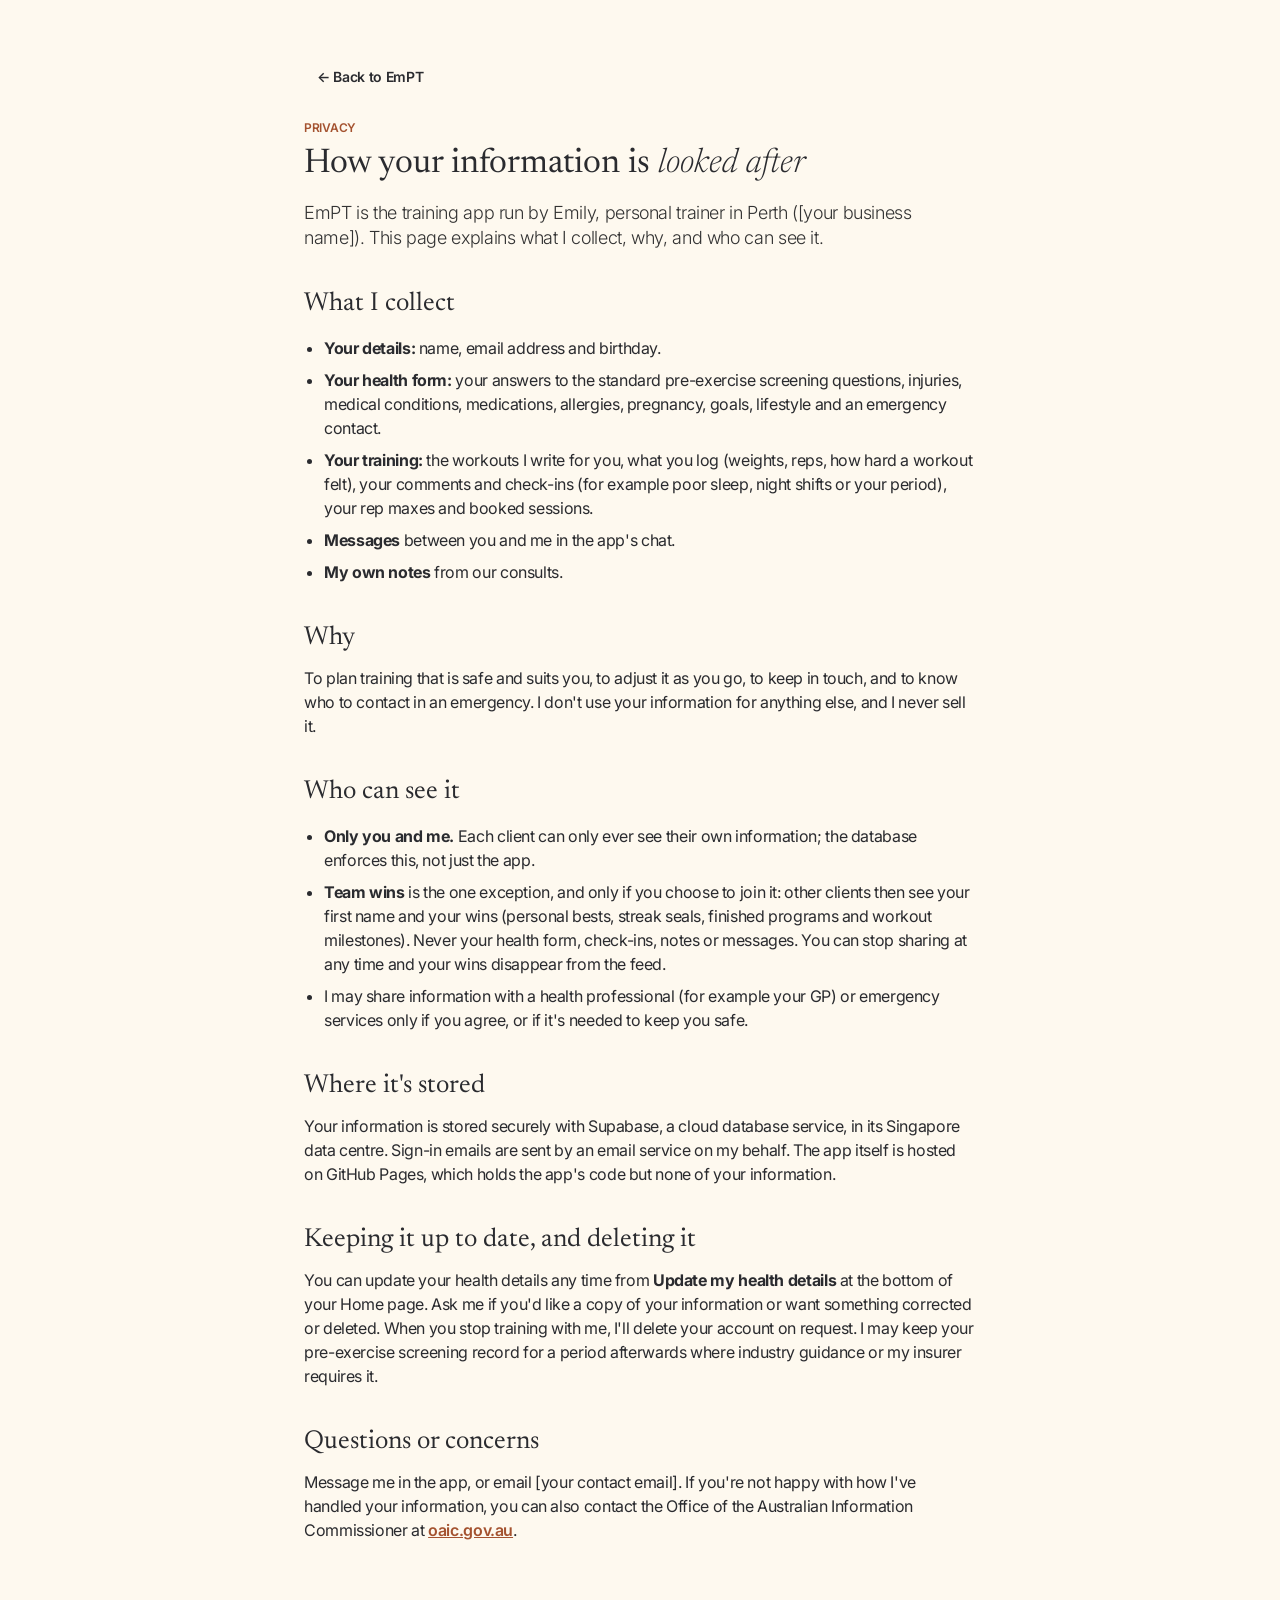
==== privacy.html @ 8b97b0ee "Ready for clients: app icons, 6-digit code sign-in, privacy page, welcome message - Proper PNG app i" ====
<!doctype html>
<html lang="en-AU">
<head>
  <meta charset="utf-8">
  <meta name="viewport" content="width=device-width, initial-scale=1">
  <title>EmPT · Privacy</title>
  <meta name="theme-color" content="#fef9ef">
  <meta name="color-scheme" content="light">
  <link rel="icon" href="icon.svg" type="image/svg+xml">
  <link rel="preconnect" href="https://fonts.googleapis.com">
  <link rel="preconnect" href="https://fonts.gstatic.com" crossorigin>
  <link rel="stylesheet" href="https://fonts.googleapis.com/css2?family=Inter:wght@300;400;600;700&family=Newsreader:ital,opsz,wght@0,6..72,300;0,6..72,400;1,6..72,300;1,6..72,400&display=swap">
  <link rel="stylesheet" href="design-tokens.css">
  <link rel="stylesheet" href="styles.css">
</head>
<body>
  <!--
    TRAINER: before sharing the app, replace the two [square-bracket] details
    below (your business name and contact email), and read it through. This is
    a plain-English starting point, not legal advice: check it with your
    insurer or professional association.
  -->
  <main class="client-main privacy-page">
    <a class="btn ghost small back-link" href="./">← Back to EmPT</a>
    <p class="eyebrow">Privacy</p>
    <h1>How your information is <em>looked after</em></h1>
    <p class="lead">EmPT is the training app run by Emily, personal trainer in Perth ([your business name]). This page explains what I collect, why, and who can see it.</p>

    <h2>What I collect</h2>
    <ul>
      <li><b>Your details:</b> name, email address and birthday.</li>
      <li><b>Your health form:</b> your answers to the standard pre-exercise screening questions, injuries, medical conditions, medications, allergies, pregnancy, goals, lifestyle and an emergency contact.</li>
      <li><b>Your training:</b> the workouts I write for you, what you log (weights, reps, how hard a workout felt), your comments and check-ins (for example poor sleep, night shifts or your period), your rep maxes and booked sessions.</li>
      <li><b>Messages</b> between you and me in the app's chat.</li>
      <li><b>My own notes</b> from our consults.</li>
    </ul>

    <h2>Why</h2>
    <p>To plan training that is safe and suits you, to adjust it as you go, to keep in touch, and to know who to contact in an emergency. I don't use your information for anything else, and I never sell it.</p>

    <h2>Who can see it</h2>
    <ul>
      <li><b>Only you and me.</b> Each client can only ever see their own information; the database enforces this, not just the app.</li>
      <li><b>Team wins</b> is the one exception, and only if you choose to join it: other clients then see your first name and your wins (personal bests, streak seals, finished programs and workout milestones). Never your health form, check-ins, notes or messages. You can stop sharing at any time and your wins disappear from the feed.</li>
      <li>I may share information with a health professional (for example your GP) or emergency services only if you agree, or if it's needed to keep you safe.</li>
    </ul>

    <h2>Where it's stored</h2>
    <p>Your information is stored securely with Supabase, a cloud database service, in its Singapore data centre. Sign-in emails are sent by an email service on my behalf. The app itself is hosted on GitHub Pages, which holds the app's code but none of your information.</p>

    <h2>Keeping it up to date, and deleting it</h2>
    <p>You can update your health details any time from <b>Update my health details</b> at the bottom of your Home page. Ask me if you'd like a copy of your information or want something corrected or deleted. When you stop training with me, I'll delete your account on request. I may keep your pre-exercise screening record for a period afterwards where industry guidance or my insurer requires it.</p>

    <h2>Questions or concerns</h2>
    <p>Message me in the app, or email [your contact email]. If you're not happy with how I've handled your information, you can also contact the Office of the Australian Information Commissioner at <a href="https://www.oaic.gov.au/" rel="noopener noreferrer">oaic.gov.au</a>.</p>
  </main>
</body>
</html>
---- design-tokens.css ----
/* =====================================================================
   EmPT DESIGN TOKENS — "warm apothecary journal on parchment"
   ---------------------------------------------------------------------
   Every colour, font, size, spacing and shape value the app uses is
   defined here. Change a value here and it changes everywhere.

   Two layers:
     1. PALETTE  – the named raw colours (Parchment, Ink, Terracotta…).
     2. ROLES    – what each colour is used for (--color-bg, --color-text…).
   styles.css only ever uses the ROLE tokens, so to recolour something,
   point its role at a different palette colour.

   - Rules for using these: DESIGN.md
   - Live preview: styleguide.html
   - Fonts are loaded from Google Fonts in index.html and styleguide.html.
   ===================================================================== */

:root {
  /* ===== 1. PALETTE ==================================================== */
  --color-terracotta-seal: #b05a36;  /* The ONE accent. Fills, borders, active states */
  --color-terracotta-text: #a4522f;  /* Same rust, a touch deeper so small text passes contrast on Aged Paper */
  --gradient-terracotta-seal: linear-gradient(116deg, rgb(176 90 54), rgb(212 166 142)); /* Decorative only: logo, seals */
  --color-parchment: #fef9ef;        /* Page canvas. Never use pure white */
  --color-aged-paper: #f5eee1;       /* Cards and panels: one step deeper than the canvas */
  --color-warm-taupe: #d1c9bf;       /* Hairlines, dividers, outlines */
  --color-ink: #2a2b2f;              /* Primary text and headings */
  --color-charcoal: #333333;         /* Body copy for longer passages */
  --color-graphite: #515151;         /* Captions, dates, helper text, placeholders */
  --color-ash: #808988;              /* Input borders only (the one cool neutral) */
  --color-brick: #8a2c1c;            /* Destructive actions and errors ONLY */
  --color-camel: #dcc0a3;            /* Warm brown: sessions with the trainer ONLY */

  /* ===== 2. ROLES ====================================================== */
  --color-bg: var(--color-parchment);              /* Page background */
  --color-surface: var(--color-parchment);         /* Header, sidebar, dialogs, inputs, chat window */
  --color-surface-raised: var(--color-aged-paper); /* Cards, goals box, exercise rows, hover wash */
  --color-text: var(--color-ink);
  --color-text-body: var(--color-charcoal);        /* Workout notes and exercise details */
  --color-text-muted: var(--color-graphite);
  --color-border: var(--color-warm-taupe);
  --color-input-border: var(--color-ash);

  --color-accent: var(--color-terracotta-seal);    /* Primary buttons, active tab, unread dot */
  --color-accent-text: var(--color-terracotta-text); /* Eyebrow labels, outlined buttons, exercise numbers */
  --color-on-accent: var(--color-parchment);       /* Text on a terracotta fill */
  --color-focus-ring: rgb(176 90 54 / 0.2);        /* Soft glow around focused inputs */
  --color-focus: var(--color-terracotta-seal);     /* Keyboard focus outline on buttons */

  --color-danger: var(--color-brick);
  --color-on-danger: var(--color-parchment);
  --color-notify: var(--color-terracotta-seal);    /* "New message" dot */

  --color-chat-mine-bg: var(--color-ink);          /* Your own chat bubbles */
  --color-chat-mine-text: var(--color-parchment);
  --color-chat-theirs-bg: var(--color-aged-paper); /* The other person's bubbles */
  --color-chat-theirs-text: var(--color-ink);
  --color-toast-bg: var(--color-ink);
  --color-toast-text: var(--color-parchment);
  --color-backdrop: rgb(42 43 47 / 0.45);          /* Ink-tinted dim behind dialogs */
  --color-session-bg: var(--color-camel);          /* Sessions with the trainer stand out: a warm brown card… */
  --color-session-text: var(--color-ink);          /* …with Ink writing (8 : 1) */

  /* Plate calculator drawing: the standard gym plate colours, so clients
     recognise them. The ONLY place these colours may be used (see
     DESIGN.md, Colour rule 3). Tuned slightly warm to sit on parchment. */
  --plate-25: #b3362b;    /* Red */
  --plate-20: #2a5a9c;    /* Blue */
  --plate-15: #e9b62b;    /* Yellow */
  --plate-10: #2f7449;    /* Green */
  --plate-5: var(--color-parchment);  /* White */
  --plate-2-5: #b3362b;   /* Red (small) */
  --plate-1-25: #c4c6c8;  /* Silver */
  --plate-outline: var(--color-charcoal);
  --plate-label-on-dark: var(--color-parchment);  /* On red, blue, green (5.4 : 1 or more) */
  --plate-label-on-light: var(--color-ink);       /* On yellow, white, silver (7.5 : 1 or more) */
  --bar-steel: var(--color-graphite);
  --bar-sleeve: var(--color-ash);

  /* ===== TYPOGRAPHY ==================================================== */
  /* Serif: editorial headlines only (stands in for Financier Display). */
  --font-display: "Newsreader", "Tiempos Headline", Georgia, "Times New Roman", serif;
  /* Sans: all body and interface text (stands in for Ftbase). */
  --font-body: "Inter", ui-sans-serif, system-ui, -apple-system, "Segoe UI", Roboto, sans-serif;
  /* Mono: tiny all-caps markers like "DONE" badges. Use sparingly. */
  --font-mono: "JetBrains Mono", ui-monospace, SFMono-Regular, Menlo, Consolas, monospace;

  --weight-light: 300;     /* Serif italic accent words; large descriptive sans text */
  --weight-regular: 400;   /* Body; serif roman headlines */
  --weight-semibold: 600;  /* Buttons, labels, eyebrows */
  --weight-bold: 700;      /* Rare emphasis */

  --tracking-body: -0.023em; /* Applies to ALL sans text. Never to the serif */

  /* Sans scale */
  --text-mono: 11px;       /* Mono badges */
  --text-eyebrow: 12px;    /* All-caps pre-titles */
  --text-body-sm: 14px;    /* Helper text, dates, small buttons */
  --text-body: 16px;       /* Body and every input (never smaller) */
  --text-body-lg: 18px;    /* Intro paragraphs */
  --text-subheading: 20px;
  /* Serif scale */
  --text-title: 26px;      /* App addition: card and dialog titles (roman only) */
  --text-heading: 34px;    /* Page headings. Smallest size allowed to use italic */
  --text-heading-lg: 45px; /* Sign-in headline */

  --leading-tight: 1;       /* Wordmark and mono badges */
  --leading-eyebrow: 1.4;
  --leading-body: 1.5;
  --leading-body-lg: 1.4;
  --leading-subheading: 1.3;
  --leading-title: 1.15;
  --leading-heading: 1.15;
  --leading-heading-lg: 1.1;

  /* ===== SPACING (8px base; 4/12/20 for fine component tuning) ======== */
  --space-1: 4px;
  --space-2: 8px;
  --space-3: 12px;
  --space-4: 16px;
  --space-5: 20px;
  --space-6: 24px;
  --space-8: 32px;
  --space-10: 40px;
  --space-12: 48px;
  --space-16: 64px;
  --space-20: 80px;

  /* ===== SHAPE ========================================================= */
  --radius-chart: 2px;     /* Bars in any future charts: deliberately square */
  --radius-nav: 12px;      /* Navigation items such as the client list */
  --radius-cards: 24px;    /* Cards, dialogs, chat window, textareas */
  --radius-buttons: 40px;  /* Every button */
  --radius-pills: 9999px;  /* Inputs, tags, badges, dots, toasts */
  --border-width: 1px;
  --border-width-strong: 1.5px; /* Outlined buttons */
  --focus-ring-width: 3px;
  --tab-indicator-width: 2px;
  --seal-tilt: -8deg;      /* Streak seals sit slightly askew, like a hand-pressed stamp */

  /* ===== ELEVATION: only these two shadows exist ======================= */
  --shadow-lg: 0 0 20px 0 rgb(0 0 0 / 0.15);          /* Subtle glow: active search/input */
  --shadow-xl: 12px 32px 80px 0 rgb(42 43 47 / 0.1);  /* Floating: dialogs, toasts */

  /* ===== SIZES AND LAYOUT ============================================= */
  --control-height: 48px;     /* Buttons and inputs (12px + 24px line + 12px) */
  --control-height-sm: 40px;  /* Small buttons and icon buttons */
  --topbar-height: 64px;
  --gutter: 24px;             /* Outer page padding (16px on small phones) */
  --page-max-width: 1280px;
  --sidebar-width: 320px;
  --content-max-width: 880px; /* Trainer's client panel */
  --reading-max-width: 720px; /* Client's page */
  --dialog-width: 480px;
  --dialog-width-wide: 720px; /* Workout editor */
  --chat-max-height: 560px;
  /* Phone/desktop switch-over is 760px, written directly in styles.css
     (CSS can't use a variable in a media query). */

  /* ===== MOTION ======================================================== */
  --motion-fast: 150ms ease-out;
  --motion-stamp: 600ms cubic-bezier(0.3, 1.4, 0.5, 1); /* The week-sealed stamp: lands with a small bounce */

  color-scheme: light; /* Light theme only, by design (see DESIGN.md) */
}

@media (max-width: 400px) {
  :root { --gutter: 16px; }
}

@media (prefers-reduced-motion: reduce) {
  :root { --motion-fast: 0ms; --motion-stamp: 0ms; }
}
---- styles.css ----
/* =====================================================================
   EmPT styles
   Uses ONLY the variables in design-tokens.css. Do not add raw colours,
   font sizes, spacing or radii here: add or change a token instead.
   Rules: DESIGN.md
   ===================================================================== */

* { box-sizing: border-box; }

html, body { margin: 0; }

/* Anything marked hidden stays hidden, whatever its display style. */
[hidden] { display: none !important; }

body {
  background: var(--color-bg);
  color: var(--color-text);
  font-family: var(--font-body);
  font-size: var(--text-body);
  font-weight: var(--weight-regular);
  line-height: var(--leading-body);
  letter-spacing: var(--tracking-body);
  -webkit-font-smoothing: antialiased;
}

#app { min-height: 100vh; display: flex; flex-direction: column; }

/* ---- Type ------------------------------------------------------------- */

/* Serif headlines: roman 400, with <em> accent words in light italic. */
h1, h2, h4, .display {
  margin: 0 0 var(--space-2);
  font-family: var(--font-display);
  font-weight: var(--weight-regular);
  letter-spacing: normal;
  color: var(--color-text);
}
h1 { font-size: var(--text-heading); line-height: var(--leading-heading); }
h2, h4 { font-size: var(--text-title); line-height: var(--leading-title); }
h1 em, .display em { font-style: italic; font-weight: var(--weight-light); }
.display { font-size: var(--text-heading-lg); line-height: var(--leading-heading-lg); }

/* h3 and .eyebrow: all-caps sans pre-titles that introduce a section. */
h3, .eyebrow {
  margin: 0 0 var(--space-2);
  font-family: var(--font-body);
  font-size: var(--text-eyebrow);
  font-weight: var(--weight-semibold);
  line-height: var(--leading-eyebrow);
  letter-spacing: var(--tracking-body);
  text-transform: uppercase;
  color: var(--color-accent-text);
}
h3 { margin-top: var(--space-10); }

p { margin: 0 0 var(--space-2); }
.lead { font-size: var(--text-body-lg); font-weight: var(--weight-light); line-height: var(--leading-body-lg); color: var(--color-text-body); }
.muted { color: var(--color-text-muted); }
.small { font-size: var(--text-body-sm); }
.error { color: var(--color-danger); font-size: var(--text-body-sm); font-weight: var(--weight-semibold); }
.error:empty { display: none; }
.pad { padding: var(--space-3) var(--space-4); }

/* ---- Buttons ---------------------------------------------------------- */

/* Default .btn = outlined secondary. Add .primary, .ghost or .danger. */
.btn {
  appearance: none;
  display: inline-flex;
  align-items: center;
  justify-content: center;
  gap: var(--space-2);
  min-height: var(--control-height);
  padding: var(--space-3) var(--space-6);
  border: var(--border-width-strong) solid var(--color-accent);
  border-radius: var(--radius-buttons);
  background: transparent;
  color: var(--color-accent-text);
  font: inherit;
  font-size: var(--text-body);
  font-weight: var(--weight-semibold);
  letter-spacing: var(--tracking-body);
  text-decoration: none;
  white-space: nowrap;
  cursor: pointer;
  transition: background-color var(--motion-fast), color var(--motion-fast), border-color var(--motion-fast);
}
.btn:hover:not(:disabled) { background: var(--color-surface-raised); }
.btn:disabled { opacity: 0.5; cursor: default; }

.btn.primary { border-color: var(--color-accent); background: var(--color-accent); color: var(--color-on-accent); }
.btn.primary:hover:not(:disabled) { background: var(--color-accent-text); border-color: var(--color-accent-text); }

.btn.ghost { border-color: transparent; color: var(--color-text); padding-inline: var(--space-3); }
.btn.ghost:hover:not(:disabled) { background: var(--color-surface-raised); }

.btn.danger { border-color: var(--color-danger); color: var(--color-danger); }
.btn.danger-text { color: var(--color-danger); }

.btn.small { min-height: var(--control-height-sm); padding: var(--space-2) var(--space-4); font-size: var(--text-body-sm); }
.btn.ghost.small { padding-inline: var(--space-3); }
.btn.icon {
  min-height: var(--control-height-sm);
  min-width: var(--control-height-sm);
  padding: 0;
  border-color: transparent;
  border-radius: var(--radius-pills);
  color: var(--color-text);
}
.btn.block { width: 100%; }

.btn:focus-visible,
.tab:focus-visible,
.client-item:focus-visible {
  outline: var(--border-width-strong) solid var(--color-focus);
  outline-offset: var(--border-width-strong);
  box-shadow: 0 0 0 var(--focus-ring-width) var(--color-focus-ring);
}

/* ---- Form fields ------------------------------------------------------ */

input, textarea, select {
  width: 100%;
  min-height: var(--control-height);
  padding: var(--space-3) var(--space-5);
  border: var(--border-width) solid var(--color-input-border);
  border-radius: var(--radius-pills);
  background: var(--color-surface);
  color: var(--color-text);
  font: inherit;
  font-size: var(--text-body);
  letter-spacing: var(--tracking-body);
  transition: border-color var(--motion-fast), box-shadow var(--motion-fast);
}
/* A pill can't hold several lines, so multi-line fields use the card radius. */
textarea { border-radius: var(--radius-cards); resize: vertical; }
input:focus, textarea:focus, select:focus {
  outline: none;
  border-color: var(--color-accent);
  box-shadow: 0 0 0 var(--focus-ring-width) var(--color-focus-ring);
}
::placeholder { color: var(--color-text-muted); opacity: 1; }

/* Tick boxes and radio buttons keep their natural size, in the accent colour. */
input[type="checkbox"], input[type="radio"] {
  width: var(--space-5);
  height: var(--space-5);
  min-height: 0;
  margin: 0;
  padding: 0;
  flex: none;
  accent-color: var(--color-accent);
  box-shadow: none;
}
.check { display: flex; align-items: center; gap: var(--space-3); min-height: var(--control-height-sm); cursor: pointer; }
.check-list { display: flex; flex-direction: column; padding-left: var(--space-8); }
.pin-option { margin-bottom: var(--space-5); }

.field { display: flex; flex-direction: column; gap: var(--space-2); margin-bottom: var(--space-5); }
.field-label { font-size: var(--text-body-sm); font-weight: var(--weight-semibold); }

/* ---- Layout helpers --------------------------------------------------- */

.actions { display: flex; gap: var(--space-1); flex-wrap: wrap; }
.row-between { display: flex; justify-content: space-between; align-items: center; gap: var(--space-4); }
.row-between.top { align-items: flex-start; }
.row-between h3 { margin: 0; }
.row-end { display: flex; justify-content: flex-end; margin-top: var(--space-6); }
.stack { display: flex; flex-direction: column; gap: var(--space-4); }

/* ---- Cards: colour-stepped, never shadowed ---------------------------- */

.card {
  padding: var(--space-8);
  border-radius: var(--radius-cards);
  background: var(--color-surface-raised);
}

/* ---- Page layouts ----------------------------------------------------- */

.center {
  flex: 1;
  display: grid;
  place-items: center;
  padding: var(--space-10) var(--gutter);
}
.narrow { width: 100%; max-width: var(--dialog-width); }
.narrow .btn.block { margin-top: var(--space-2); }

.login .display { margin-bottom: var(--space-4); }
.login .lead { margin-bottom: var(--space-8); }
.login-brand { display: flex; align-items: center; gap: var(--space-3); margin-bottom: var(--space-10); }

.topbar {
  position: sticky;
  top: 0;
  z-index: 5;
  display: flex;
  justify-content: space-between;
  align-items: center;
  gap: var(--space-4);
  min-height: var(--topbar-height);
  padding: var(--space-2) var(--gutter);
  border-bottom: var(--border-width) solid var(--color-border);
  background: var(--color-surface);
}
.brand {
  display: flex;
  align-items: center;
  gap: var(--space-3);
  font-family: var(--font-display);
  font-size: var(--text-title);
  font-weight: var(--weight-regular);
  letter-spacing: normal;
  line-height: var(--leading-tight);
}
.topbar-right { display: flex; align-items: center; gap: var(--space-2); min-width: 0; }
.topbar-right span { overflow: hidden; text-overflow: ellipsis; white-space: nowrap; }

.layout { flex: 1; display: grid; grid-template-columns: var(--sidebar-width) 1fr; }
.sidebar { border-right: var(--border-width) solid var(--color-border); background: var(--color-surface); }
.sidebar-head {
  display: flex;
  justify-content: space-between;
  align-items: center;
  gap: var(--space-2);
  padding: var(--space-6) var(--space-6) var(--space-4);
}
.sidebar-head .eyebrow { margin: 0; }
.client-list { display: flex; flex-direction: column; gap: var(--space-1); padding: 0 var(--space-3) var(--space-6); }
.client-item {
  appearance: none;
  display: flex;
  flex-direction: column;
  padding: var(--space-3);
  border: 0;
  border-radius: var(--radius-nav);
  background: transparent;
  color: inherit;
  font: inherit;
  text-align: left;
  cursor: pointer;
  transition: background-color var(--motion-fast);
}
.client-item:hover { background: var(--color-surface-raised); }
.client-item.active { background: var(--color-surface-raised); }
.client-item.active .client-name { color: var(--color-accent-text); }
.client-name { display: flex; align-items: center; gap: var(--space-2); font-weight: var(--weight-semibold); }
.client-item .small { overflow: hidden; text-overflow: ellipsis; white-space: nowrap; }
.dot {
  display: inline-block;
  width: var(--space-2);
  height: var(--space-2);
  border-radius: var(--radius-pills);
  background: var(--color-notify);
}

.panel { min-width: 0; max-width: var(--content-max-width); padding: var(--space-10) var(--space-10) var(--space-16); }
.panel-head { display: flex; align-items: flex-start; gap: var(--space-4); margin-bottom: var(--space-4); }
.panel-title { flex: 1; min-width: 0; }
.panel-title h2 { font-size: var(--text-heading); line-height: var(--leading-heading); }
.panel-title h2, .panel-title p { overflow-wrap: anywhere; }
.back { display: none; }

.goals {
  margin-top: var(--space-4);
  padding: var(--space-4) var(--space-6);
  border-radius: var(--radius-cards);
  background: var(--color-surface-raised);
}
.goals .eyebrow { margin-bottom: var(--space-1); }
.goals p { margin: 0; white-space: pre-wrap; }
.goals p:not(.eyebrow) { color: var(--color-text-body); }

.empty { padding: var(--space-12) 0; text-align: center; }

/* "No account yet" prompt at the top of a client's panel. */
.callout {
  display: flex;
  align-items: center;
  justify-content: space-between;
  flex-wrap: wrap;
  gap: var(--space-4);
  margin-bottom: var(--space-2);
  padding: var(--space-4) var(--space-6);
  border: var(--border-width) solid var(--color-border);
  border-radius: var(--radius-cards);
}
.callout p { margin: 0; }
.callout .eyebrow { margin-bottom: var(--space-1); }
.callout > div { flex: 1; min-width: 0; }

/* Consult notes: private notes on Aged Paper, client-visible goals on
   Parchment with a hairline, so the two never look alike. */
.notes-card h4, .shared-card h4 { margin-top: var(--space-2); }
.notes-card > .muted, .shared-card > .muted { margin-bottom: var(--space-6); }
.notes-card .row-between .eyebrow, .shared-card .row-between .eyebrow { margin: 0; }
.shared-card { background: var(--color-surface); border: var(--border-width) solid var(--color-border); }
.tab-body > .goals:first-child { margin: 0 0 var(--space-2); }

.client-main { width: 100%; max-width: var(--reading-max-width); margin: 0 auto; padding: var(--space-10) var(--gutter) var(--space-16); }

/* ---- Tabs ------------------------------------------------------------- */

.tabs {
  display: flex;
  gap: var(--space-6);
  margin: var(--space-8) 0 var(--space-6);
  border-bottom: var(--border-width) solid var(--color-border);
  overflow-x: auto;
}
.tab {
  appearance: none;
  padding: var(--space-3) 0;
  border: 0;
  border-bottom: var(--tab-indicator-width) solid transparent;
  background: transparent;
  color: var(--color-text-muted);
  font: inherit;
  font-weight: var(--weight-semibold);
  white-space: nowrap;
  cursor: pointer;
  transition: color var(--motion-fast), border-color var(--motion-fast);
}
.tab:hover { color: var(--color-text); }
.tab.active { color: var(--color-text); border-bottom-color: var(--color-accent); }

/* ---- Workouts --------------------------------------------------------- */

.workout h4 { margin: 0; }
.workout .eyebrow { margin-bottom: var(--space-1); }
/* Completed workouts step DOWN to the canvas colour with a hairline. */
.workout.done { background: var(--color-surface); border: var(--border-width) solid var(--color-border); }
/* Drafts: Parchment with a dashed outline, so they read as "not finished". */
.workout.draft { background: var(--color-surface); border: var(--border-width-strong) dashed var(--color-border); }
.workout .notes { margin: var(--space-4) 0 0; white-space: pre-wrap; color: var(--color-text-body); }
.badge {
  display: inline-block;
  margin-top: var(--space-2);
  padding: var(--space-1) var(--space-3);
  border: var(--border-width) solid var(--color-border);
  border-radius: var(--radius-pills);
  color: var(--color-accent-text);
  font-family: var(--font-mono);
  font-size: var(--text-mono);
  line-height: var(--leading-tight);
  letter-spacing: normal;
  text-transform: uppercase;
}
.exercise-list {
  display: flex;
  flex-direction: column;
  gap: var(--space-4);
  margin: var(--space-6) 0 0;
  padding-left: var(--space-8);
  list-style: decimal-leading-zero;
}
.exercise-list li::marker {
  color: var(--color-accent-text);
  font-size: var(--text-body-sm);
  font-weight: var(--weight-semibold);
}
.exercise-list li { padding-left: var(--space-2); }
.ex-title { display: block; font-weight: var(--weight-semibold); }
.ex-meta { display: block; color: var(--color-text-muted); font-size: var(--text-body-sm); }
.ex-notes { display: block; margin-top: var(--space-1); color: var(--color-text-body); font-size: var(--text-body-sm); white-space: pre-wrap; }

/* ---- Dialogs ---------------------------------------------------------- */

.dialog {
  width: min(var(--dialog-width), calc(100vw - 2 * var(--gutter)));
  max-height: calc(100vh - 2 * var(--gutter));
  padding: var(--space-8);
  border: 0;
  border-radius: var(--radius-cards);
  background: var(--color-surface);
  color: var(--color-text);
  box-shadow: var(--shadow-xl);
}
.dialog.wide { width: min(var(--dialog-width-wide), calc(100vw - 2 * var(--gutter))); }
.dialog::backdrop { background: var(--color-backdrop); }
.dialog h2 { margin-bottom: var(--space-6); }
.dialog-actions { display: flex; justify-content: space-between; align-items: center; flex-wrap: wrap; gap: var(--space-2); margin-top: var(--space-4); }

.ex-editor { display: flex; flex-direction: column; gap: var(--space-3); }
.ex-row {
  display: flex;
  flex-direction: column;
  gap: var(--space-2);
  padding: var(--space-4);
  border-radius: var(--radius-cards);
  background: var(--color-surface-raised);
}
.ex-row-head { display: flex; justify-content: space-between; align-items: center; }
.ex-row-head .eyebrow { margin: 0; }
.ex-name { font-weight: var(--weight-semibold); }
.ex-grid { display: grid; grid-template-columns: repeat(3, 1fr); gap: var(--space-2); }

/* ---- Lifting: targets, logs, how-to ----------------------------------- */

.ex-target { display: block; margin-top: var(--space-1); font-size: var(--text-body-sm); font-weight: var(--weight-semibold); color: var(--color-text); }
.ex-logged { display: block; margin-top: var(--space-1); font-size: var(--text-body-sm); color: var(--color-text-body); }
.howto { margin-top: var(--space-2); font-size: var(--text-body-sm); }
.howto summary { cursor: pointer; width: fit-content; font-weight: var(--weight-semibold); text-decoration: underline; text-underline-offset: var(--space-1); }
.howto p { margin: var(--space-2) 0; white-space: pre-wrap; color: var(--color-text-body); }
.howto .btn { margin-top: var(--space-1); }

.log-ex { padding: var(--space-6) 0; border-top: var(--border-width) solid var(--color-border); }
.log-ex:first-of-type { border-top: 0; padding-top: var(--space-2); }
.log-ex h4, .log-ex .ex-meta, .log-ex .ex-target { margin: 0 0 var(--space-1); }
.set-rows { display: flex; flex-direction: column; gap: var(--space-2); margin: var(--space-4) 0 var(--space-3); }
.set-row {
  display: grid;
  grid-template-columns: var(--space-8) 1fr 1fr 1fr var(--control-height-sm);
  align-items: center;
  gap: var(--space-2);
}
.set-row input { min-width: 0; padding-inline: var(--space-3); text-align: center; }
.set-head { color: var(--color-text-muted); font-size: var(--text-eyebrow); font-weight: var(--weight-semibold); text-transform: uppercase; text-align: center; }
.set-num { text-align: center; color: var(--color-accent-text); font-weight: var(--weight-semibold); }

.chips { display: flex; flex-wrap: wrap; gap: var(--space-2); margin-top: var(--space-3); }
.chip {
  padding: var(--space-1) var(--space-3);
  border: var(--border-width) solid var(--color-border);
  border-radius: var(--radius-pills);
  background: var(--color-surface);
  font-size: var(--text-body-sm);
  font-weight: var(--weight-semibold);
}
.chip.estimate { border-style: dashed; color: var(--color-text-muted); }

/* Tap-to-select options (the "how were you feeling?" check-in). Selected
   options use the terracotta active state. */
.chip-toggle {
  appearance: none;
  min-height: var(--control-height-sm);
  padding: var(--space-2) var(--space-4);
  border: var(--border-width) solid var(--color-input-border);
  border-radius: var(--radius-pills);
  background: var(--color-surface);
  color: var(--color-text);
  font: inherit;
  font-size: var(--text-body-sm);
  font-weight: var(--weight-semibold);
  cursor: pointer;
  transition: background-color var(--motion-fast), border-color var(--motion-fast), color var(--motion-fast);
}
.chip-toggle:hover { background: var(--color-surface-raised); }
.chip-toggle[aria-pressed="true"] {
  border-color: var(--color-accent);
  background: var(--color-surface-raised);
  color: var(--color-accent-text);
}
.chip-toggle[aria-pressed="true"]::before { content: "✓ "; }
.chip-toggle:focus-visible {
  outline: var(--border-width-strong) solid var(--color-focus);
  outline-offset: var(--border-width-strong);
  box-shadow: 0 0 0 var(--focus-ring-width) var(--color-focus-ring);
}
.dialog .chips { margin: 0 0 var(--space-5); }

/* The client's comments and check-in, shown on the workout card. */
.feedback {
  margin-top: var(--space-6);
  padding: var(--space-4) var(--space-5);
  border: var(--border-width) solid var(--color-border);
  border-radius: var(--radius-cards);
  background: var(--color-surface);
}
.feedback .eyebrow { margin-bottom: var(--space-1); }
.feedback .chips { margin: var(--space-2) 0; }
.feedback p { margin: var(--space-2) 0 0; color: var(--color-text-body); }
.feedback-comment { white-space: pre-wrap; font-style: normal; }

/* ---- Notice board ----------------------------------------------------- */

.notice h4 { margin: 0; }
.notice .eyebrow { margin-bottom: var(--space-1); }
.notice-body { margin: var(--space-4) 0 0; white-space: pre-wrap; color: var(--color-text-body); }
.notice .muted.small { margin: var(--space-4) 0 0; }
.notice.compact { padding: var(--space-6); }
.pinned-notices { margin-bottom: var(--space-8); }
.tab .dot { margin-left: var(--space-2); vertical-align: middle; }

/* ---- Sessions and calendar -------------------------------------------- */

.two-col { display: grid; grid-template-columns: 1fr 1fr; gap: var(--space-3); }
.callout.warning { display: block; margin: 0 0 var(--space-5); border-color: var(--color-danger); color: var(--color-danger); font-weight: var(--weight-semibold); }
.btn.small.danger { padding-inline: var(--space-4); }

.session h4 { margin: 0; }
.session .eyebrow { margin-bottom: var(--space-1); }
.session .muted.small { margin: var(--space-1) 0 0; }
.session.cancelled { background: var(--color-surface); border: var(--border-width) solid var(--color-border); }
.session.cancelled h4 { color: var(--color-text-muted); text-decoration: line-through; }

.cal-wrap { display: grid; grid-template-columns: minmax(0, 1fr) minmax(0, 1fr); gap: var(--space-6); align-items: start; }
.calendar { padding: var(--space-4); border: var(--border-width) solid var(--color-border); border-radius: var(--radius-cards); background: var(--color-surface); }
.cal-head { display: flex; align-items: center; justify-content: space-between; margin-bottom: var(--space-3); }
.cal-head h4 { margin: 0; font-size: var(--text-subheading); }
.cal-grid { display: grid; grid-template-columns: repeat(7, minmax(0, 1fr)); gap: var(--space-1); }
.cal-weekday { padding-bottom: var(--space-1); color: var(--color-text-muted); font-size: var(--text-eyebrow); font-weight: var(--weight-semibold); text-align: center; text-transform: uppercase; }
.cal-day {
  appearance: none;
  display: flex;
  flex-direction: column;
  align-items: center;
  justify-content: flex-start;
  gap: var(--space-1);
  min-height: var(--control-height);
  padding: var(--space-1) 0;
  border: var(--border-width) solid transparent;
  border-radius: var(--radius-nav);
  background: transparent;
  color: var(--color-text);
  font: inherit;
  font-size: var(--text-body-sm);
  cursor: pointer;
}
.cal-day:hover { background: var(--color-surface-raised); }
.cal-day.other-month { color: var(--color-text-muted); }
.cal-day.today .cal-num { font-weight: var(--weight-bold); text-decoration: underline; text-underline-offset: var(--space-1); }
.cal-day.selected { border-color: var(--color-accent); background: var(--color-surface-raised); color: var(--color-accent-text); font-weight: var(--weight-semibold); }
.cal-day:focus-visible { outline: var(--border-width-strong) solid var(--color-focus); outline-offset: var(--border-width-strong); }
.cal-dots { display: flex; gap: var(--space-1); }
.cal-dot { width: var(--space-2); height: var(--space-2); border-radius: var(--radius-pills); background: var(--color-accent); }
.cal-dot.cancelled { background: transparent; border: var(--border-width) solid var(--color-text-muted); }
.cal-day-list .eyebrow { margin-bottom: var(--space-3); }

/* ---- Client Home ------------------------------------------------------ */

/* Client Home: one standout Today card; everything else sits flat on the
   page in short sections with hairline rows. */
.home { display: flex; flex-direction: column; gap: var(--space-8); }
.home-status { margin: calc(-1 * var(--space-2)) 0 calc(-1 * var(--space-4)); color: var(--color-text-muted); font-size: var(--text-body-sm); }
.home h3 { margin: 0; }
.home-section > .row-between { min-height: var(--control-height-sm); margin-bottom: var(--space-1); }
.home-list { margin: 0; padding: 0; list-style: none; border-top: var(--border-width) solid var(--color-border); }
.home-list li { border-bottom: var(--border-width) solid var(--color-border); }
.home-row {
  display: flex;
  align-items: center;
  gap: var(--space-4);
  width: 100%;
  min-height: var(--control-height);
  padding: var(--space-3) 0;
  border: 0;
  background: none;
  color: var(--color-text);
  font: inherit;
  text-align: left;
  cursor: pointer;
}
.home-row:hover .home-chev { color: var(--color-accent-text); }
.home-row:focus-visible { outline: var(--border-width-strong) solid var(--color-focus); outline-offset: var(--border-width-strong); border-radius: var(--radius-nav); }
.home-when { flex: none; width: var(--space-16); color: var(--color-accent-text); font-size: var(--text-body-sm); font-weight: var(--weight-semibold); }
.home-row.is-session .home-when { color: var(--color-text); }
.home-row.is-session .home-what b { align-self: flex-start; padding: 0 var(--space-2); border-radius: var(--radius-nav); background: var(--color-session-bg); color: var(--color-session-text); }
.home-what { display: flex; flex: 1; min-width: 0; flex-direction: column; gap: var(--space-1); }
.home-what b { overflow-wrap: anywhere; }
.home-what .dot { margin-left: var(--space-2); vertical-align: middle; }
.home-chev { flex: none; color: var(--color-text-muted); font-size: var(--text-subheading); }
/* This week: day dots with the streak at the end. */
.week-strip { display: flex; align-items: center; gap: var(--space-4); padding-top: var(--space-2); }
.week-strip .week-dots { flex: 1; }
.week-msg { margin: var(--space-3) 0 0; }
.streak-mini {
  display: flex;
  flex: none;
  flex-direction: column;
  align-items: center;
  justify-content: center;
  width: var(--space-16);
  aspect-ratio: 1;
  padding: 0;
  border: var(--border-width-strong) solid var(--color-accent);
  border-radius: var(--radius-pills);
  background: var(--color-surface);
  color: var(--color-accent-text);
  font: inherit;
  line-height: var(--leading-tight);
  cursor: pointer;
}
.streak-mini b { font-family: var(--font-display); font-size: var(--text-title); font-weight: var(--weight-regular); }
.streak-mini span { font-size: var(--text-mono); font-weight: var(--weight-semibold); }
/* A sealed week: the terracotta wax seal. */
.streak-mini.sealed {
  border: 0;
  outline: var(--border-width) dashed var(--color-on-accent);
  outline-offset: calc(-1 * var(--space-1));
  background: var(--color-accent);
  color: var(--color-on-accent);
  transform: rotate(var(--seal-tilt));
}
.streak-mini:focus-visible { outline: var(--border-width-strong) solid var(--color-focus); outline-offset: var(--border-width-strong); }
/* Today: a little more room than other cards; exercises fold away. */
.today-card { padding: var(--space-6); }
.today-meta { margin: 0; color: var(--color-text-muted); }
.today-ex { margin-top: var(--space-4); }
.today-ex summary { cursor: pointer; width: fit-content; font-size: var(--text-body-sm); font-weight: var(--weight-semibold); text-decoration: underline; text-underline-offset: var(--space-1); }
.today-ex .ex-lines { margin-top: var(--space-2); }
.notice-dialog .eyebrow { margin: 0 0 var(--space-1); }
.notice-dialog h2 { margin-bottom: var(--space-3); }
.notice-dialog h2:focus { outline: none; }
.progress-lifts { margin-top: var(--space-4); }

/* Today: the one thing to do now. */
.today-card h2 { margin: 0 0 var(--space-3); font-size: var(--text-heading); line-height: var(--leading-heading); }
.today-card .eyebrow { margin-bottom: var(--space-1); }
.today-card .btn.block { margin-top: var(--space-5); }
.today-card .badge { margin: 0 0 var(--space-3); }
.today-card h2 .badge { margin: 0; vertical-align: middle; }
.today-card:not(.done):not(.rest) h2 { margin-bottom: var(--space-1); }
.today-card.done, .today-card.rest { background: var(--color-surface); border: var(--border-width) solid var(--color-border); }
.today-msg { margin: 0 0 var(--space-2); font-size: var(--text-body-lg); font-weight: var(--weight-light); color: var(--color-text-body); }
.today-session {
  display: inline-block;
  margin: var(--space-3) 0 0;
  padding: var(--space-2) var(--space-4);
  border-left: var(--space-1) solid var(--color-accent);
  border-radius: var(--radius-nav);
  background: var(--color-session-bg);
  color: var(--color-session-text);
  font-weight: var(--weight-semibold);
}
/* The "Next session" card on Home: warm brown, like sessions on the calendar. */
.session-callout { border: 0; border-left: var(--space-1) solid var(--color-accent); background: var(--color-session-bg); color: var(--color-session-text); }
.session-callout .eyebrow { color: var(--color-session-text); }
.session-callout .btn { border-color: var(--color-session-text); color: var(--color-session-text); }
.session-callout .btn:hover:not(:disabled) { background: transparent; opacity: 0.85; }
.ex-lines { display: flex; flex-direction: column; margin: 0; padding: 0; list-style: none; }
.ex-lines li {
  display: flex;
  justify-content: space-between;
  gap: var(--space-3);
  padding: var(--space-2) 0;
  border-bottom: var(--border-width) solid var(--color-border);
}
.ex-lines li:last-child { border-bottom: 0; }
.ex-lines b { font-variant-numeric: tabular-nums; white-space: nowrap; }

/* This week: progress ring and a dot per day. */
.week-dots { display: grid; grid-template-columns: repeat(7, minmax(0, 1fr)); gap: var(--space-1); margin: 0; padding: 0; list-style: none; }
.wd { display: flex; flex-direction: column; align-items: center; gap: var(--space-1); color: var(--color-text-muted); font-size: var(--text-eyebrow); font-weight: var(--weight-semibold); }
.wd i {
  display: grid;
  place-items: center;
  width: var(--space-6);
  height: var(--space-6);
  border: var(--border-width-strong) solid transparent;
  border-radius: var(--radius-pills);
  background: var(--color-surface-raised);
  color: var(--color-on-accent);
  font-size: var(--text-eyebrow);
  font-style: normal;
}
.wd.done i { background: var(--color-accent); border-color: var(--color-accent); }
.wd.planned i { background: var(--color-surface); border-color: var(--color-input-border); }
.wd.missed i { background: var(--color-surface); border-color: var(--color-input-border); border-style: dashed; }
.wd.today i { background: var(--color-surface); border-color: var(--color-accent); }
.wd.today span { color: var(--color-accent-text); }

/* Consistency: three numbers and 12 weekly bars. */
.consistency .row-between { margin-bottom: var(--space-3); }
.consistency .row-between .eyebrow { margin: 0; }
.stats { display: grid; grid-template-columns: repeat(3, minmax(0, 1fr)); gap: var(--space-2); }
.stats > div { display: flex; flex-direction: column; padding: var(--space-3); border-radius: var(--radius-nav); background: var(--color-surface); }
.stats b { font-family: var(--font-display); font-size: var(--text-heading); font-weight: var(--weight-regular); line-height: var(--leading-tight); }
.stats span { margin-top: var(--space-1); color: var(--color-text-muted); font-size: var(--text-eyebrow); }
.bars { display: grid; grid-template-columns: repeat(12, minmax(0, 1fr)); gap: var(--space-1); height: var(--space-20); margin: var(--space-5) 0 var(--space-2); }
.bar-col { display: flex; flex-direction: column; align-items: center; gap: var(--space-1); min-width: 0; }
.bar-col span { min-height: var(--text-mono); color: var(--color-text-muted); font-size: var(--text-mono); line-height: var(--leading-tight); }
.bar-track { position: relative; flex: 1; width: 100%; }
.bar-track > div { position: absolute; bottom: 0; left: 0; right: 0; border-radius: var(--radius-chart); }
.bar-plan { border: var(--border-width) dashed var(--color-input-border); }
.bar { background: var(--color-border); }
.bar.part { background: var(--color-input-border); }
.bar.hit { background: var(--color-accent); }
.bar-col.rest span { color: var(--color-accent-text); font-weight: var(--weight-semibold); }
.bar-col.rest .bar-plan { border-color: var(--color-border); }

/* Streak seals: terracotta wax stamps with a stitched inner ring. Earned
   seals are kept for good; the next ones wait as dashed outlines. */
.seals { display: grid; grid-template-columns: repeat(6, minmax(0, 1fr)); gap: var(--space-2); margin: var(--space-5) 0 var(--space-2); padding: 0; list-style: none; }
.seal { display: flex; flex-direction: column; align-items: center; gap: var(--space-1); color: var(--color-text-muted); font-size: var(--text-mono); }
.seal i, .big-seal {
  display: flex;
  flex-direction: column;
  align-items: center;
  justify-content: center;
  aspect-ratio: 1;
  border-radius: var(--radius-pills);
  font-style: normal;
  line-height: var(--leading-tight);
  text-align: center;
}
.seal i { width: 100%; max-width: var(--space-12); border: var(--border-width-strong) dashed var(--color-input-border); }
.seal b { font-family: var(--font-display); font-size: var(--text-subheading); font-weight: var(--weight-regular); }
.seal.earned { color: var(--color-accent-text); font-weight: var(--weight-semibold); }
.seal.earned i, .big-seal {
  border: 0;
  outline: var(--border-width) dashed var(--color-on-accent);
  outline-offset: calc(-1 * var(--space-1));
  background: var(--color-accent);
  color: var(--color-on-accent);
  transform: rotate(var(--seal-tilt));
}
.seal.earned b { font-weight: var(--weight-regular); }

/* "Week sealed!" moment: the seal stamps down onto the page. */
.dialog.celebrate { text-align: center; }
.dialog.celebrate h2 { margin: var(--space-6) 0 var(--space-2); font-size: var(--text-heading); }
.dialog.celebrate p { margin: 0 0 var(--space-4); }
.dialog.celebrate .seal-earned { color: var(--color-accent-text); font-weight: var(--weight-semibold); }
.big-seal { width: calc(var(--space-20) + var(--space-12)); margin: var(--space-2) auto 0; outline-width: var(--border-width-strong); outline-offset: calc(-1 * var(--space-2)); animation: stamp var(--motion-stamp) both; }
.big-seal b { font-family: var(--font-display); font-size: var(--text-heading-lg); font-weight: var(--weight-regular); }
.big-seal span { margin-top: var(--space-1); font-size: var(--text-eyebrow); font-weight: var(--weight-semibold); letter-spacing: var(--tracking-body); }
@keyframes stamp {
  from { opacity: 0; transform: scale(2.4) rotate(calc(var(--seal-tilt) * 4)); }
  to { opacity: 1; transform: scale(1) rotate(var(--seal-tilt)); }
}

/* Trainer: a client's streak, high five and rest weeks. */
.streak-card .row-between .eyebrow { margin: 0; }
.streak-line { display: flex; flex-wrap: wrap; align-items: baseline; gap: 0 var(--space-2); margin: 0; font-size: var(--text-body-lg); }
.streak-line .badge { margin: 0; align-self: center; }
.streak-more { display: flex; flex-wrap: wrap; gap: var(--space-2) var(--space-6); margin-top: var(--space-2); }
.streak-more > details { flex: 1 1 100%; }
.streak-more > details:not([open]) { flex: 0 0 auto; }
.streak-more summary { cursor: pointer; width: fit-content; font-size: var(--text-body-sm); font-weight: var(--weight-semibold); text-decoration: underline; text-underline-offset: var(--space-1); }
.streak-more .rest-weeks { margin-top: 0; }
.streak-line b { font-family: var(--font-display); font-size: var(--text-heading); font-weight: var(--weight-regular); }
.rest-weeks { margin-top: var(--space-4); }
.rest-weeks summary { cursor: pointer; width: fit-content; font-weight: var(--weight-semibold); text-decoration: underline; text-underline-offset: var(--space-1); }
.rest-list { margin: var(--space-2) 0 0; padding: 0; list-style: none; }
.rest-list li { display: flex; align-items: center; justify-content: space-between; gap: var(--space-3); padding: var(--space-2) 0; border-bottom: var(--border-width) solid var(--color-border); }
.rest-list li:last-child { border-bottom: 0; }
.rest-list li > span { display: flex; flex-direction: column; }
.rest-list li.is-rest b { color: var(--color-accent-text); }

/* ---- Programs --------------------------------------------------------- */

.program h4 { margin: 0 0 var(--space-1); }
.program .eyebrow { margin-bottom: var(--space-1); }
.program.draft { background: var(--color-surface); border: var(--border-width-strong) dashed var(--color-border); }
.program-slots { display: flex; flex-direction: column; margin: var(--space-4) 0 0; padding: 0; list-style: none; }
.program-slots li {
  display: flex;
  align-items: center;
  gap: var(--space-3);
  padding: var(--space-2) 0;
  border-top: var(--border-width) solid var(--color-border);
}
.slot-letter {
  display: grid;
  place-items: center;
  width: var(--space-8);
  height: var(--space-8);
  flex: none;
  border-radius: var(--radius-pills);
  background: var(--color-surface);
  color: var(--color-accent-text);
  font-weight: var(--weight-semibold);
}
.slot-name { flex: 1; min-width: 0; }
.program-offer h2 { margin: 0 0 var(--space-1); font-size: var(--text-heading); line-height: var(--leading-heading); }
.program-offer .btn.block { margin-top: var(--space-5); }
.program-page h1 { margin-bottom: var(--space-2); }
.program-facts { display: grid; grid-template-columns: repeat(3, minmax(0, 1fr)); gap: var(--space-2); margin: var(--space-6) 0; }
.program-facts > div { display: flex; flex-direction: column; padding: var(--space-3) var(--space-4); border-radius: var(--radius-nav); background: var(--color-surface-raised); }
.program-facts b { font-family: var(--font-display); font-size: var(--text-heading); font-weight: var(--weight-regular); line-height: var(--leading-tight); }
.program-facts span { color: var(--color-text-muted); font-size: var(--text-eyebrow); }
.pick-days { margin-top: var(--space-8); }
.pick-days h2 { margin-bottom: var(--space-1); }
.pick-days .btn.block { margin-top: var(--space-5); }
.day-chips { margin: var(--space-4) 0 var(--space-2); }
.day-chip { min-width: calc(var(--space-12) + var(--space-1)); justify-content: center; }
.program-preview { margin: 0; font-weight: var(--weight-semibold); }
.schedule-picker .field { margin: var(--space-4) 0 var(--space-3); }
.date-chips { display: grid; grid-template-columns: repeat(auto-fill, minmax(calc(var(--space-16) + var(--space-2)), 1fr)); gap: var(--space-2); }
.date-chip { display: flex; flex-direction: column; align-items: center; gap: 0; padding: var(--space-2); border-radius: var(--radius-nav); }
.date-chip span { font-size: var(--text-eyebrow); font-weight: var(--weight-regular); }
.date-chip.current { border-style: dashed; }
.date-chip:disabled { opacity: 0.5; cursor: default; }

/* ---- Client Program tab ----------------------------------------------- */

.program-tab h3 { margin: var(--space-6) 0 var(--space-3); }
.program-current > .eyebrow { margin-bottom: var(--space-1); }
.program-title { margin: 0; font-size: var(--text-heading); line-height: var(--leading-heading); }
.program-aim { margin-top: var(--space-4); }
.program-facts .facts-days { font-family: var(--font-body); font-size: var(--text-body); font-weight: var(--weight-semibold); line-height: var(--leading-subheading); letter-spacing: var(--tracking-body); }
.prog-weeks { margin-top: var(--space-2); }
.prog-week {
  overflow: hidden;
  border: var(--border-width) solid var(--color-border);
  border-radius: var(--radius-cards);
  background: var(--color-surface);
}
.prog-week > summary {
  display: flex;
  align-items: center;
  gap: var(--space-3);
  padding: var(--space-4) var(--space-5);
  cursor: pointer;
  list-style: none;
}
.prog-week > summary::-webkit-details-marker { display: none; }
.prog-week > summary::after { content: "▾"; margin-left: var(--space-1); color: var(--color-text-muted); transition: transform var(--motion-fast); }
.prog-week[open] > summary::after { transform: rotate(180deg); }
.prog-week > summary:focus-visible { outline: var(--border-width-strong) solid var(--color-focus); outline-offset: calc(-1 * var(--border-width-strong)); }
.prog-week-title { font-family: var(--font-display); font-size: var(--text-title); letter-spacing: normal; }
.prog-week-count { margin-left: auto; color: var(--color-text-muted); font-size: var(--text-body-sm); font-weight: var(--weight-semibold); }
.prog-week-count.complete { color: var(--color-accent-text); }
.prog-week > .stack { padding: 0 var(--space-4) var(--space-4); }
.prog-rows { margin: 0; padding: 0; list-style: none; }
.prog-row {
  display: flex;
  align-items: center;
  gap: var(--space-4);
  padding: var(--space-3) var(--space-5);
  border-top: var(--border-width) solid var(--color-border);
}
.prog-row-date { display: flex; flex-direction: column; align-items: center; width: var(--space-10); flex: none; }
.prog-row-date span { color: var(--color-text-muted); font-size: var(--text-eyebrow); font-weight: var(--weight-semibold); text-transform: uppercase; }
.prog-row-date b {
  display: grid;
  place-items: center;
  width: var(--space-8);
  height: var(--space-8);
  border-radius: var(--radius-pills);
  font-size: var(--text-body-lg);
  font-weight: var(--weight-semibold);
}
.prog-row.today .prog-row-date b { background: var(--color-accent); color: var(--color-on-accent); }
.prog-row-main { display: flex; flex: 1; flex-direction: column; min-width: 0; }
.prog-row-main b { font-weight: var(--weight-semibold); overflow-wrap: anywhere; }
.prog-row-main span { color: var(--color-text-muted); font-size: var(--text-body-sm); }
.prog-row.done .prog-row-main b { color: var(--color-text-muted); }
.prog-row.missed .prog-row-main span { color: var(--color-text); }

/* A past program: one tappable line. */
.past-program {
  appearance: none;
  display: flex;
  align-items: center;
  gap: var(--space-4);
  width: 100%;
  padding: var(--space-4) var(--space-5);
  border: var(--border-width) solid var(--color-border);
  border-radius: var(--radius-cards);
  background: var(--color-surface);
  color: inherit;
  font: inherit;
  text-align: left;
  cursor: pointer;
  transition: background-color var(--motion-fast);
}
.past-program:hover { background: var(--color-surface-raised); }
.past-program:focus-visible { outline: var(--border-width-strong) solid var(--color-focus); outline-offset: var(--border-width-strong); }
.past-program-main { display: flex; flex: 1; flex-direction: column; min-width: 0; }
.past-program-main b { font-family: var(--font-display); font-size: var(--text-title); font-weight: var(--weight-regular); letter-spacing: normal; }
.past-program-score { display: flex; flex-direction: column; align-items: flex-end; font-family: var(--font-display); font-size: var(--text-title); }
.past-program-score small { color: var(--color-text-muted); font-family: var(--font-body); font-size: var(--text-eyebrow); }

/* ---- Client calendar (weeks of days, Runna-style) --------------------- */

.cal-help { margin: 0 0 var(--space-2); }
.cal-week {
  margin-top: var(--space-6);
  overflow: hidden;
  border: var(--border-width) solid var(--color-border);
  border-radius: var(--radius-cards);
  background: var(--color-surface);
}
.cal-week.current { border: var(--border-width-strong) solid var(--color-text); }
.cal-week-head {
  display: flex;
  flex-wrap: wrap;
  align-items: center;
  gap: var(--space-2) var(--space-3);
  padding: var(--space-4) var(--space-5);
  border-bottom: var(--border-width) solid var(--color-border);
}
.cal-week-head h3 {
  margin: 0;
  color: var(--color-text);
  font-family: var(--font-display);
  font-size: var(--text-title);
  font-weight: var(--weight-regular);
  letter-spacing: normal;
  text-transform: none;
}
.week-pill {
  padding: var(--space-1) var(--space-3);
  border-radius: var(--radius-pills);
  background: var(--color-text);
  color: var(--color-bg);
  font-size: var(--text-eyebrow);
  font-weight: var(--weight-bold);
  text-transform: uppercase;
}
.cal-row {
  display: flex;
  align-items: flex-start;
  gap: var(--space-4);
  min-height: calc(var(--space-16) + var(--space-2));
  padding: var(--space-3) var(--space-5);
  border-bottom: var(--border-width) solid var(--color-border);
  transition: background-color var(--motion-fast);
}
.cal-row:last-child { border-bottom: 0; }
.cal-row.past { background: var(--color-surface-raised); }
.cal-date { display: flex; flex-direction: column; align-items: center; gap: var(--space-1); width: var(--space-10); flex: none; }
.cal-date span { color: var(--color-text-muted); font-size: var(--text-eyebrow); font-weight: var(--weight-semibold); text-transform: uppercase; }
.cal-date b {
  display: grid;
  place-items: center;
  width: var(--space-8);
  height: var(--space-8);
  border-radius: var(--radius-pills);
  font-size: var(--text-body-lg);
  font-weight: var(--weight-semibold);
}
.cal-row.today .cal-date span { color: var(--color-accent-text); }
.cal-row.today .cal-date b { background: var(--color-accent); color: var(--color-on-accent); }
.cal-items { display: flex; flex: 1; flex-direction: column; gap: var(--space-2); min-width: 0; padding-top: var(--space-1); }
.cal-items.any-day { padding: var(--space-3) var(--space-5); }
.cal-rest { padding-top: var(--space-2); color: var(--color-text-muted); }

/* A workout or session on a day: a card with a coloured edge. */
.cal-chip {
  display: flex;
  align-items: center;
  gap: var(--space-2);
  border: 0;
  border-left: var(--space-1) solid var(--color-accent);
  border-radius: var(--radius-nav);
  background: var(--color-surface-raised);
  color: var(--color-text);
  font: inherit;
  text-align: left;
}
.cal-chip-main, button.cal-chip {
  appearance: none;
  display: flex;
  flex: 1;
  flex-direction: column;
  min-width: 0;
  padding: var(--space-3) var(--space-4);
  border: 0;
  background: transparent;
  color: inherit;
  font: inherit;
  text-align: left;
  cursor: pointer;
}
button.cal-chip { align-items: flex-start; border-left: var(--space-1) solid var(--color-accent); background: var(--color-surface-raised); }
/* Sessions with the trainer: a warm brown card so they stand out on the page. */
button.cal-chip.session { border-left-color: var(--color-accent); background: var(--color-session-bg); color: var(--color-session-text); }
button.cal-chip.session span { color: var(--color-session-text); }
button.cal-chip.session:focus-visible { outline: var(--border-width-strong) solid var(--color-focus); outline-offset: var(--border-width-strong); }
.cal-chip-main { align-items: flex-start; }
.cal-chip b { font-weight: var(--weight-semibold); overflow-wrap: anywhere; }
.cal-chip span { color: var(--color-text-muted); font-size: var(--text-body-sm); }
.cal-chip .cal-move { margin-right: var(--space-2); }
.cal-chip.done { border-left-color: var(--color-input-border); background: var(--color-surface); box-shadow: none; }
.cal-chip.done b { color: var(--color-text-muted); }
.cal-chip.missed { border-left-style: dashed; border-left-color: var(--color-input-border); }
/* A cancelled session steps back down to a plain, struck-through card. */
button.cal-chip.session.cancelled { border-left-color: var(--color-input-border); background: var(--color-surface); color: var(--color-text); }
button.cal-chip.session.cancelled span { color: var(--color-text-muted); opacity: 1; }
.cal-chip.session.cancelled b { text-decoration: line-through; color: var(--color-text-muted); }
.cal-chip.movable { touch-action: manipulation; -webkit-user-select: none; user-select: none; -webkit-touch-callout: none; }
.cal-chip.dragging { opacity: 0.35; }
.drag-ghost {
  position: fixed;
  top: 0;
  left: 0;
  z-index: 50;
  pointer-events: none;
  box-shadow: var(--shadow-xl);
}
body.is-dragging { cursor: grabbing; -webkit-user-select: none; user-select: none; }
.cal-row.drop-ok { background: var(--color-surface-raised); box-shadow: inset 0 0 0 var(--border-width-strong) var(--color-accent); }
.cal-row.drop-no { box-shadow: inset 0 0 0 var(--border-width-strong) var(--color-danger); }

/* ---- Workout page ("Start workout") ----------------------------------- */

/* Read out by screen readers, invisible on screen. */
.sr-only { position: absolute; width: var(--border-width); height: var(--border-width); overflow: hidden; clip: rect(0 0 0 0); white-space: nowrap; }
.workout-page h1 { margin-bottom: var(--space-2); }
.back-link { margin: var(--space-4) 0 var(--space-6); }
.workout-page .lead { margin-bottom: var(--space-3); }
.workout-page > .muted.small { margin-bottom: var(--space-6); }
.workout-page .card.log-ex { padding: var(--space-6); border-top: 0; }
.workout-page .log-ex h2 { margin: 0 0 var(--space-1); }
/* The exercise name: big terracotta serif, and a link to that lift's history. */
button.ex-title {
  display: inline-flex;
  flex-wrap: wrap;
  align-items: baseline;
  gap: var(--space-1) var(--space-3);
  padding: 0;
  border: 0;
  background: none;
  color: var(--color-accent-text);
  font-family: var(--font-display);
  font-size: var(--text-heading);
  font-weight: var(--weight-regular);
  line-height: var(--leading-heading);
  letter-spacing: normal;
  text-align: left;
  cursor: pointer;
}
button.ex-title:hover { text-decoration: underline; text-decoration-thickness: var(--border-width); text-underline-offset: var(--space-1); }
button.ex-title:focus-visible { outline: var(--border-width-strong) solid var(--color-focus); outline-offset: var(--space-1); border-radius: var(--radius-nav); }
.ex-title-more { font-family: var(--font-body); font-size: var(--text-body-sm); font-weight: var(--weight-semibold); letter-spacing: var(--tracking-body); white-space: nowrap; }
/* Last time's numbers for a set, right under its inputs. */
.set-prev { grid-column: 2 / -1; margin: calc(-1 * var(--space-1)) 0 var(--space-1); color: var(--color-text-muted); font-size: var(--text-body-sm); text-align: left; }
.set-prev.more { margin: 0; }
/* A lift's history dialog. */
.lift-history .eyebrow { margin: 0 0 var(--space-1); }
.lift-history h2 { margin-bottom: var(--space-5); }
.lift-history h2:focus { outline: none; }
.lift-history h3 { margin: var(--space-6) 0 var(--space-2); }
.lift-history .stats > div { background: var(--color-surface-raised); }
.history-session { margin-top: var(--space-4); }
.history-session .eyebrow { margin: 0 0 var(--space-1); }
.history-list { margin: 0; padding: 0; list-style: none; }
.history-list li {
  display: grid;
  grid-template-columns: calc(var(--space-16) + var(--space-2)) 1fr auto;
  align-items: center;
  gap: var(--space-2);
  padding: var(--space-2) 0;
  border-bottom: var(--border-width) solid var(--color-border);
  font-variant-numeric: tabular-nums;
}
.history-list li:last-child { border-bottom: 0; }
.history-list .badge { margin: 0; }
.history-rms .history-list li { grid-template-columns: calc(var(--space-16) + var(--space-2)) auto 1fr; }
.history-rms .history-list li > :last-child { text-align: right; }
.workout-page .log-ex .ex-notes { margin: var(--space-2) 0 0; }
.rest-pick { margin-top: var(--space-2); }
.workout-finish { margin-top: var(--space-8); }

/* Rest timer: stays at the top of the screen while scrolling. */
.rest-bar {
  position: sticky;
  top: calc(var(--topbar-height) + var(--space-2));
  z-index: 4;
  display: flex;
  align-items: center;
  justify-content: space-between;
  flex-wrap: wrap;
  gap: var(--space-2) var(--space-4);
  padding: var(--space-3) var(--space-5);
  border: var(--border-width) solid var(--color-border);
  border-radius: var(--radius-cards);
  background: var(--color-surface);
  box-shadow: var(--shadow-xl);
}
.rest-bar .eyebrow { margin: 0; }
.timer-controls { display: flex; align-items: center; gap: var(--space-2); }
.timer-time {
  min-width: calc(var(--space-20) + var(--space-2));
  font-family: var(--font-display);
  font-size: var(--text-heading);
  line-height: var(--leading-tight);
  letter-spacing: normal;
  text-align: center;
  font-variant-numeric: tabular-nums;
}
.btn.icon.timer-step { border-color: var(--color-input-border); font-size: var(--text-subheading); }
/* Entered numbers are bold; the plan shows as lighter placeholder text. */
.workout-page .set-row input { font-weight: var(--weight-semibold); }
.workout-page .set-row input::placeholder { font-weight: var(--weight-regular); color: var(--color-ash); }
.rest-bar.running { border-color: var(--color-accent); }
.rest-bar.running .timer-time { color: var(--color-accent-text); }
.rest-bar.finished { border-color: var(--color-accent); background: var(--color-accent); }
.rest-bar.finished .eyebrow, .rest-bar.finished .timer-time { color: var(--color-on-accent); }

.set-row.done .set-num { color: var(--color-text); }

/* Plate calculator. */
.plates {
  margin-top: var(--space-4);
  padding: var(--space-4);
  border: var(--border-width) solid var(--color-border);
  border-radius: var(--radius-cards);
  background: var(--color-surface);
}
.plates .eyebrow { margin: 0; }
.plates .chips { margin: 0; }
/* Picture on the left, list of plates on the right (also on phones). */
.plates-body {
  display: grid;
  grid-template-columns: minmax(0, 0.9fr) minmax(0, 1.1fr);
  align-items: center;
  gap: var(--space-4);
  margin-top: var(--space-3);
}
.plates-body > .muted, .plates-body > .small { grid-column: 1 / -1; margin: 0; }
.barbell-svg { display: block; width: 100%; height: auto; }
.plates-caption { margin: var(--space-1) 0 0; color: var(--color-text-muted); font-size: var(--text-eyebrow); text-align: center; }
.plates-total { margin: 0 0 var(--space-2); font-family: var(--font-display); font-size: var(--text-title); line-height: var(--leading-title); letter-spacing: normal; }
.plates-list ul { display: flex; flex-direction: column; gap: var(--space-1); margin: 0; padding: 0; list-style: none; }
.plates-list li { font-size: var(--text-body-sm); line-height: var(--leading-subheading); }
.plates-list li:first-child { font-weight: var(--weight-semibold); }
.plates-list .muted { margin: var(--space-2) 0 0; }
.bar-shaft { fill: var(--bar-steel); }
.bar-sleeve { fill: var(--bar-sleeve); }
.bar-collar { fill: var(--color-ink); }
.bar-label { fill: var(--color-text-muted); font-family: var(--font-body); font-size: var(--text-mono); }
.plate { stroke: var(--plate-outline); stroke-width: 1; }
.plate-rim { fill: none; stroke: var(--plate-outline); stroke-width: 1; opacity: 0.35; }
.plate-label {
  font-family: var(--font-body);
  font-size: var(--text-eyebrow);
  font-weight: var(--weight-bold);
  letter-spacing: normal;
  font-variant-numeric: tabular-nums;
}
.plate-label.on-dark { fill: var(--plate-label-on-dark); }
.plate-label.on-light { fill: var(--plate-label-on-light); }
.plate-25 { fill: var(--plate-25); }
.plate-20 { fill: var(--plate-20); }
.plate-15 { fill: var(--plate-15); }
.plate-10 { fill: var(--plate-10); }
.plate-5 { fill: var(--plate-5); }
.plate-2-5 { fill: var(--plate-2-5); }
.plate-1-25 { fill: var(--plate-1-25); }
.history-row {
  display: flex;
  flex-wrap: wrap;
  justify-content: space-between;
  align-items: center;
  gap: var(--space-2);
  padding: var(--space-2) 0;
  border-top: var(--border-width) solid var(--color-border);
}

.sidebar-nav { padding-top: var(--space-4); padding-bottom: 0; }
.mini-field { display: flex; flex-direction: column; gap: var(--space-1); min-width: 0; color: var(--color-text-muted); font-size: var(--text-eyebrow); font-weight: var(--weight-semibold); text-transform: uppercase; }
.lib-list { margin-top: var(--space-4); padding: 0; }

/* ---- Chat ------------------------------------------------------------- */

.chat { display: flex; flex-direction: column; gap: var(--space-3); }
.messages {
  display: flex;
  flex-direction: column;
  gap: var(--space-2);
  height: min(60vh, var(--chat-max-height));
  padding: var(--space-4);
  overflow-y: auto;
  border: var(--border-width) solid var(--color-border);
  border-radius: var(--radius-cards);
  background: var(--color-surface);
}
.empty-chat { margin: auto; }
.bubble { max-width: 80%; padding: var(--space-3) var(--space-4); border-radius: var(--radius-cards); }
.bubble p { margin: 0; white-space: pre-wrap; overflow-wrap: anywhere; }
.bubble time { display: block; margin-top: var(--space-1); font-size: var(--text-eyebrow); opacity: 0.75; }
.bubble.mine {
  align-self: flex-end;
  border-bottom-right-radius: var(--space-1);
  background: var(--color-chat-mine-bg);
  color: var(--color-chat-mine-text);
}
.bubble.theirs {
  align-self: flex-start;
  border-bottom-left-radius: var(--space-1);
  background: var(--color-chat-theirs-bg);
  color: var(--color-chat-theirs-text);
}
.composer { display: flex; align-items: flex-end; gap: var(--space-2); }
.composer textarea { flex: 1; }
.hint { margin: 0; }

/* ---- Toasts ----------------------------------------------------------- */

.toast {
  position: fixed;
  left: 50%;
  bottom: var(--space-6);
  z-index: 100;
  max-width: calc(100vw - 2 * var(--gutter));
  padding: var(--space-3) var(--space-6);
  border-radius: var(--radius-pills);
  background: var(--color-toast-bg);
  color: var(--color-toast-text);
  font-size: var(--text-body-sm);
  font-weight: var(--weight-semibold);
  box-shadow: var(--shadow-xl);
  transform: translateX(-50%);
}
.toast.error { background: var(--color-danger); color: var(--color-on-danger); }

/* ---- Phones (breakpoint: 760px, see DESIGN.md) ------------------------ */

@media (max-width: 760px) {
  .layout { grid-template-columns: 1fr; }
  .sidebar { border-right: 0; }
  .layout.has-selection .sidebar { display: none; }
  .layout:not(.has-selection) .panel { display: none; }
  .panel { padding: var(--space-6) var(--gutter) var(--space-12); }
  .panel-head { flex-wrap: wrap; }
  .panel-title { order: 3; flex-basis: 100%; }
  .back { display: inline-flex; margin-right: auto; }
  .client-main { padding-top: var(--space-8); }
  .card, .dialog { padding: var(--space-6); }
  .display { font-size: var(--text-heading); line-height: var(--leading-heading); }
  .ex-grid { grid-template-columns: repeat(2, 1fr); }
  .set-row { gap: var(--space-1); }
  .cal-wrap { grid-template-columns: 1fr; }
  .rest-bar { padding: var(--space-2) var(--space-3); }
  .workout-page .card.log-ex { padding: var(--space-5) var(--space-4); }
  .calendar { padding: var(--space-3); }
  /* Five client tabs must fit on a phone. */
  .tabs { gap: var(--space-4); }
  .tab { font-size: var(--text-body-sm); }
  .hide-narrow { display: none; }
  .hint { display: none; }
  .row-between.top { flex-direction: column; }
  .messages { height: 55vh; }
}

/* Team wins: the community feed. */
.win {
  display: flex;
  gap: var(--space-3);
  padding: var(--space-4);
  border-radius: var(--radius-cards);
  background: var(--color-surface-raised);
}
.win-avatar {
  display: grid;
  place-items: center;
  flex: none;
  width: var(--control-height-sm);
  height: var(--control-height-sm);
  border: var(--border-width-strong) solid var(--color-accent);
  border-radius: var(--radius-pills);
  background: var(--color-surface);
  color: var(--color-accent-text);
  font-family: var(--font-display);
  font-size: var(--text-subheading);
}
/* Shout-outs from the trainer: a filled seal. */
.win.shoutout .win-avatar { background: var(--color-accent); color: var(--color-on-accent); }
.win-body { flex: 1; min-width: 0; }
.win-body .eyebrow { margin: 0 0 var(--space-1); }
.win-text { margin: 0; overflow-wrap: anywhere; }
.win-foot { display: flex; align-items: center; justify-content: space-between; flex-wrap: wrap; gap: var(--space-2); margin-top: var(--space-3); }
.reactions { display: flex; flex-wrap: wrap; gap: var(--space-2); }
.react {
  display: inline-flex;
  align-items: center;
  gap: var(--space-1);
  min-height: var(--control-height-sm);
  padding: 0 var(--space-3);
  border: var(--border-width) solid var(--color-border);
  border-radius: var(--radius-pills);
  background: var(--color-surface);
  color: var(--color-text);
  font: inherit;
  font-size: var(--text-body);
  cursor: pointer;
  transition: border-color var(--motion-fast), background var(--motion-fast);
}
.react b { font-size: var(--text-body-sm); font-variant-numeric: tabular-nums; }
.react:hover:not(:disabled) { border-color: var(--color-accent); }
.react[aria-pressed="true"] { border: var(--border-width-strong) solid var(--color-accent); color: var(--color-accent-text); }
.react:disabled { cursor: default; }
.react:focus-visible { outline: var(--border-width-strong) solid var(--color-focus); outline-offset: var(--border-width-strong); }
.join-card p { margin: 0 0 var(--space-3); }
.join-card .eyebrow { margin-bottom: var(--space-2); }
.share-line { display: flex; align-items: center; justify-content: space-between; flex-wrap: wrap; gap: var(--space-2); margin-bottom: var(--space-4); }
.share-line p { margin: 0; }
.share-nudge { margin: var(--space-3) 0 0; }
button.link {
  padding: 0;
  border: 0;
  background: none;
  color: var(--color-accent-text);
  font: inherit;
  font-weight: var(--weight-semibold);
  text-decoration: underline;
  text-underline-offset: var(--space-1);
  cursor: pointer;
}
button.link:focus-visible { outline: var(--border-width-strong) solid var(--color-focus); outline-offset: var(--border-width-strong); }

/* Workout page sets: Set · kg · Reps (· plates button on barbell lifts). A set
   with reps counts as done: its boxes take a terracotta outline. */
.workout-page .set-row { grid-template-columns: var(--space-8) 1fr 1fr; }
.workout-page .set-rows.with-bar .set-row { grid-template-columns: var(--space-8) 1fr 1fr var(--control-height-sm); }
.workout-page .set-row.done input { border-color: var(--color-accent); }
.workout-page .log-ex .ex-meta { margin: 0 0 var(--space-1); }
.ex-actions { margin-top: var(--space-1); }
.workout-page .log-ex .howto { margin-top: var(--space-4); }
/* Tap the barbell to see how to load the bar for that set. */
.bar-btn {
  display: grid;
  place-items: center;
  width: var(--control-height-sm);
  height: var(--control-height-sm);
  padding: 0;
  border: var(--border-width) solid var(--color-border);
  border-radius: var(--radius-pills);
  background: var(--color-surface);
  color: var(--color-accent-text);
  cursor: pointer;
  transition: border-color var(--motion-fast), background var(--motion-fast);
}
.bar-btn:hover { border-color: var(--color-accent); background: var(--color-surface-raised); }
.bar-btn:focus-visible { outline: var(--border-width-strong) solid var(--color-focus); outline-offset: var(--border-width-strong); }
.bar-icon { width: var(--space-6); height: var(--space-6); fill: none; stroke: currentColor; stroke-width: var(--border-width-strong); stroke-linecap: round; stroke-linejoin: round; }
.bar-setup .eyebrow { margin: 0 0 var(--space-1); }
.bar-setup h2 { margin-bottom: var(--space-4); }
.bar-setup h2:focus { outline: none; }
/* Workout effort: one 1–10 scale at the end of the workout. */
.effort-q { margin: 0 0 var(--space-4); font-size: var(--text-body-lg); font-weight: var(--weight-semibold); }
.effort-card .eyebrow { margin: 0 0 var(--space-1); }
.effort-scale { display: grid; grid-template-columns: repeat(10, minmax(0, 1fr)); gap: var(--space-1); }
.effort-btn {
  min-width: 0;
  height: var(--control-height-sm);
  padding: 0;
  border: var(--border-width) solid var(--color-input-border);
  border-radius: var(--radius-pills);
  background: var(--color-surface);
  color: var(--color-text);
  font: inherit;
  font-weight: var(--weight-semibold);
  font-variant-numeric: tabular-nums;
  cursor: pointer;
  transition: border-color var(--motion-fast), background var(--motion-fast);
}
.effort-btn:hover { border-color: var(--color-accent); }
.effort-btn[aria-pressed="true"] { border-color: var(--color-accent); background: var(--color-accent); color: var(--color-on-accent); }
.effort-btn:focus-visible { outline: var(--border-width-strong) solid var(--color-focus); outline-offset: var(--border-width-strong); }
.effort-hint { margin: var(--space-3) 0 0; }
.feedback-effort { margin: 0 0 var(--space-2); }

/* The bar choice is a small detail: one tick box under the plates. */
.bar-check { display: inline-flex; align-items: center; gap: var(--space-2); margin-top: var(--space-3); color: var(--color-text-muted); font-size: var(--text-body-sm); cursor: pointer; }
.bar-check input { width: var(--space-4); height: var(--space-4); margin: 0; accent-color: var(--color-accent); cursor: pointer; }

/* Health form (clients, first sign-in). */
.health-page .lead { margin-bottom: var(--space-2); }
.health-form .card > .eyebrow { margin: 0 0 var(--space-3); }
.screen-q { margin: 0; padding: var(--space-3) 0; border: 0; border-bottom: var(--border-width) solid var(--color-border); }
.screen-q:last-of-type { border-bottom: 0; }
.screen-q legend { display: flex; gap: var(--space-2); padding: 0; margin-bottom: var(--space-2); font-weight: var(--weight-semibold); }
.screen-n { color: var(--color-accent-text); }
.yn-row { display: flex; gap: var(--space-2); }
.yn {
  display: inline-flex;
  align-items: center;
  gap: var(--space-2);
  min-height: var(--control-height-sm);
  padding: 0 var(--space-4);
  border: var(--border-width) solid var(--color-input-border);
  border-radius: var(--radius-pills);
  background: var(--color-surface);
  font-weight: var(--weight-semibold);
  cursor: pointer;
}
.yn:has(input:checked) { border-color: var(--color-accent); color: var(--color-accent-text); }
.yn input, .consent input { margin: 0; accent-color: var(--color-accent); }
.yn:focus-within { outline: var(--border-width-strong) solid var(--color-focus); outline-offset: var(--border-width-strong); }
.health-flag { margin-top: var(--space-3); border-color: var(--color-accent); }
.health-flag p { margin: 0; }
.health-flag ul { margin: var(--space-2) 0; padding-left: var(--space-5); }
.consent { display: flex; align-items: flex-start; gap: var(--space-3); font-size: var(--text-body-sm); cursor: pointer; }
.consent input { width: var(--space-5); height: var(--space-5); flex: none; }
.home-foot { margin: var(--space-2) 0 0; text-align: center; }

/* Their birthday: a message from the trainer at the top of Home. */
.birthday-card { border: var(--border-width-strong) solid var(--color-accent); background: var(--color-surface); text-align: center; }
.birthday-card .eyebrow { margin: 0 0 var(--space-2); }
.birthday-card h2 { margin: 0 0 var(--space-2); font-size: var(--text-heading); line-height: var(--leading-heading); }
.birthday-card p:last-child { margin: 0; }

/* Trainer: the client's health form on Consult notes. */
.health-card h4 { margin: var(--space-1) 0 var(--space-3); }
.health-card .row-between .eyebrow { margin: 0; }
.health-list { display: grid; grid-template-columns: minmax(0, calc(var(--space-20) * 2.5)) 1fr; gap: var(--space-2) var(--space-4); margin: var(--space-4) 0 0; }
.health-list dt { color: var(--color-text-muted); font-size: var(--text-body-sm); }
.health-list dd { margin: 0; white-space: pre-wrap; overflow-wrap: anywhere; }
.client-flags { color: var(--color-accent-text); font-size: var(--text-eyebrow); font-weight: var(--weight-semibold); }

/* Birthdays on the trainer's calendar. */
.cal-day { position: relative; }
.cal-bday { position: absolute; top: var(--space-1); right: var(--space-1); color: var(--color-accent-text); font-size: var(--text-mono); line-height: var(--leading-tight); }
.bday-list { margin: 0 0 var(--space-3); padding: 0; list-style: none; }
.bday-list li { padding: var(--space-2) 0; border-bottom: var(--border-width) solid var(--color-border); }
.bday-list li:last-child { border-bottom: 0; }
.bday-date { display: inline-block; min-width: calc(var(--space-16) + var(--space-2)); color: var(--color-accent-text); font-weight: var(--weight-semibold); }
.month-bdays h3 { margin-top: var(--space-6); }
@media (max-width: 760px) {
  .health-list { grid-template-columns: 1fr; gap: 0; }
  .health-list dt { margin-top: var(--space-2); }
}
.health-list a { color: var(--color-accent-text); font-weight: var(--weight-semibold); }

/* Home icons: outlined terracotta line icons that tell the sections apart. */
.icon { width: var(--space-5); height: var(--space-5); flex: none; fill: none; stroke: currentColor; stroke-width: var(--border-width-strong); stroke-linecap: round; stroke-linejoin: round; }
.home-section h3 { display: flex; align-items: center; gap: var(--space-3); }
.sec-icon, .row-icon {
  display: grid;
  place-items: center;
  flex: none;
  width: var(--control-height-sm);
  height: var(--control-height-sm);
  border-radius: var(--radius-pills);
  background: var(--color-surface-raised);
  color: var(--color-accent-text);
}
.row-icon { width: var(--space-8); height: var(--space-8); background: none; border: var(--border-width) solid var(--color-border); }
.row-icon .icon { width: var(--space-4); height: var(--space-4); }
.home-row.is-session .row-icon { border-color: var(--color-session-bg); background: var(--color-session-bg); color: var(--color-session-text); }
.today-label { display: flex; align-items: center; gap: var(--space-2); }
.today-label .icon { width: var(--space-4); height: var(--space-4); }
/* "Your progress" is a row with no heading: its icon gets the full badge. */
.home-row > .row-icon:first-child:not(:has(+ .home-when)) { width: var(--control-height-sm); height: var(--control-height-sm); border: 0; background: var(--color-surface-raised); }
.home-row > .row-icon:first-child:not(:has(+ .home-when)) .icon { width: var(--space-5); height: var(--space-5); }

/* Trainer sidebar: icons on the top links, then search and sort. */
.nav-item { flex-direction: row; align-items: center; gap: var(--space-3); }
.nav-text { display: flex; flex-direction: column; min-width: 0; }
.nav-icon { display: grid; place-items: center; flex: none; width: var(--space-8); height: var(--space-8); border-radius: var(--radius-pills); background: var(--color-surface-raised); color: var(--color-accent-text); }
.nav-icon .icon { width: var(--space-4); height: var(--space-4); }
.nav-item.active .nav-icon { background: var(--color-accent); color: var(--color-on-accent); }
.client-tools { display: grid; grid-template-columns: 1fr auto; gap: var(--space-2); padding: 0 var(--space-6) var(--space-3); }
.client-tools input, .client-tools select { min-width: 0; height: var(--control-height-sm); font-size: var(--text-body-sm); }
.client-item .client-flags { overflow: hidden; text-overflow: ellipsis; white-space: nowrap; }
/* The line under a client's name on their page. */
.client-summary { margin: var(--space-1) 0 0; color: var(--color-text-body); font-size: var(--text-body-sm); font-weight: var(--weight-semibold); }
/* Today page. */
.today-panel { margin-top: var(--space-6); }

/* Trainer workouts: groups of compact rows that open into the full card. */
.tw-group > .row-between { margin: var(--space-6) 0 var(--space-2); }
.tw-group h4.eyebrow { margin: 0; font-family: var(--font-body); font-size: var(--text-eyebrow); }
.tw-list { border-top: var(--border-width) solid var(--color-border); }
.tw { border-bottom: var(--border-width) solid var(--color-border); }
.tw > summary {
  display: flex;
  align-items: center;
  gap: var(--space-4);
  min-height: var(--control-height);
  padding: var(--space-3) var(--space-2);
  cursor: pointer;
  list-style: none;
}
.tw > summary::-webkit-details-marker { display: none; }
.tw > summary:hover { background: var(--color-surface-raised); }
.tw > summary:focus-visible { outline: var(--border-width-strong) solid var(--color-focus); outline-offset: calc(-1 * var(--border-width-strong)); }
.tw-when { flex: none; width: var(--space-16); color: var(--color-accent-text); font-size: var(--text-body-sm); font-weight: var(--weight-semibold); }
.tw-what { display: flex; flex: 1; min-width: 0; flex-direction: column; gap: var(--space-1); }
.tw-status { flex: none; color: var(--color-text-muted); font-family: var(--font-mono); font-size: var(--text-mono); text-transform: uppercase; }
.tw.is-done .tw-status { color: var(--color-accent-text); }
.tw.is-missed .tw-status { color: var(--color-text); font-weight: var(--weight-bold); }
.tw.is-draft .tw-what b { color: var(--color-text-muted); }
.tw[open] > summary { background: var(--color-surface-raised); }
.tw-body { padding: var(--space-2) 0 var(--space-4); }
.tw-past { margin-top: var(--space-6); }
.tw-past > summary { cursor: pointer; width: fit-content; margin-bottom: var(--space-2); font-weight: var(--weight-semibold); text-decoration: underline; text-underline-offset: var(--space-1); }
/* "+ New" menu. */
.new-menu { position: relative; }
.new-menu > summary { list-style: none; }
.new-menu > summary::-webkit-details-marker { display: none; }
.new-menu .menu {
  position: absolute;
  right: 0;
  top: calc(100% + var(--space-2));
  z-index: 5;
  display: flex;
  flex-direction: column;
  min-width: calc(var(--sidebar-width) * 0.75);
  padding: var(--space-2);
  border: var(--border-width) solid var(--color-border);
  border-radius: var(--radius-nav);
  background: var(--color-surface);
  box-shadow: var(--shadow-xl);
}
.new-menu .menu button { padding: var(--space-3); border: 0; border-radius: var(--radius-nav); background: none; color: var(--color-text); font: inherit; font-weight: var(--weight-semibold); text-align: left; cursor: pointer; }
.new-menu .menu button:hover, .new-menu .menu button:focus-visible { background: var(--color-surface-raised); }
@media (max-width: 760px) {
  .tw-status { display: none; }
  .tw > summary { gap: var(--space-3); padding-inline: 0; }
}

/* Sign-in code: big, spaced digits. */
.code-input { font-family: var(--font-mono); font-size: var(--text-subheading); letter-spacing: var(--space-2); text-align: center; }
.login-more { margin-top: var(--space-4); }

/* Privacy page and its links. */
.privacy-page { padding-bottom: var(--space-16); }
.privacy-page h1 { margin-bottom: var(--space-4); }
.privacy-page h2 { margin: var(--space-10) 0 var(--space-3); }
.privacy-page ul { padding-left: var(--space-5); }
.privacy-page li { margin-bottom: var(--space-2); }
.privacy-page a, .login-foot a, .home-foot a, .health-page .muted a { color: var(--color-accent-text); font-weight: var(--weight-semibold); }
.login-foot { margin-top: var(--space-6); text-align: center; }
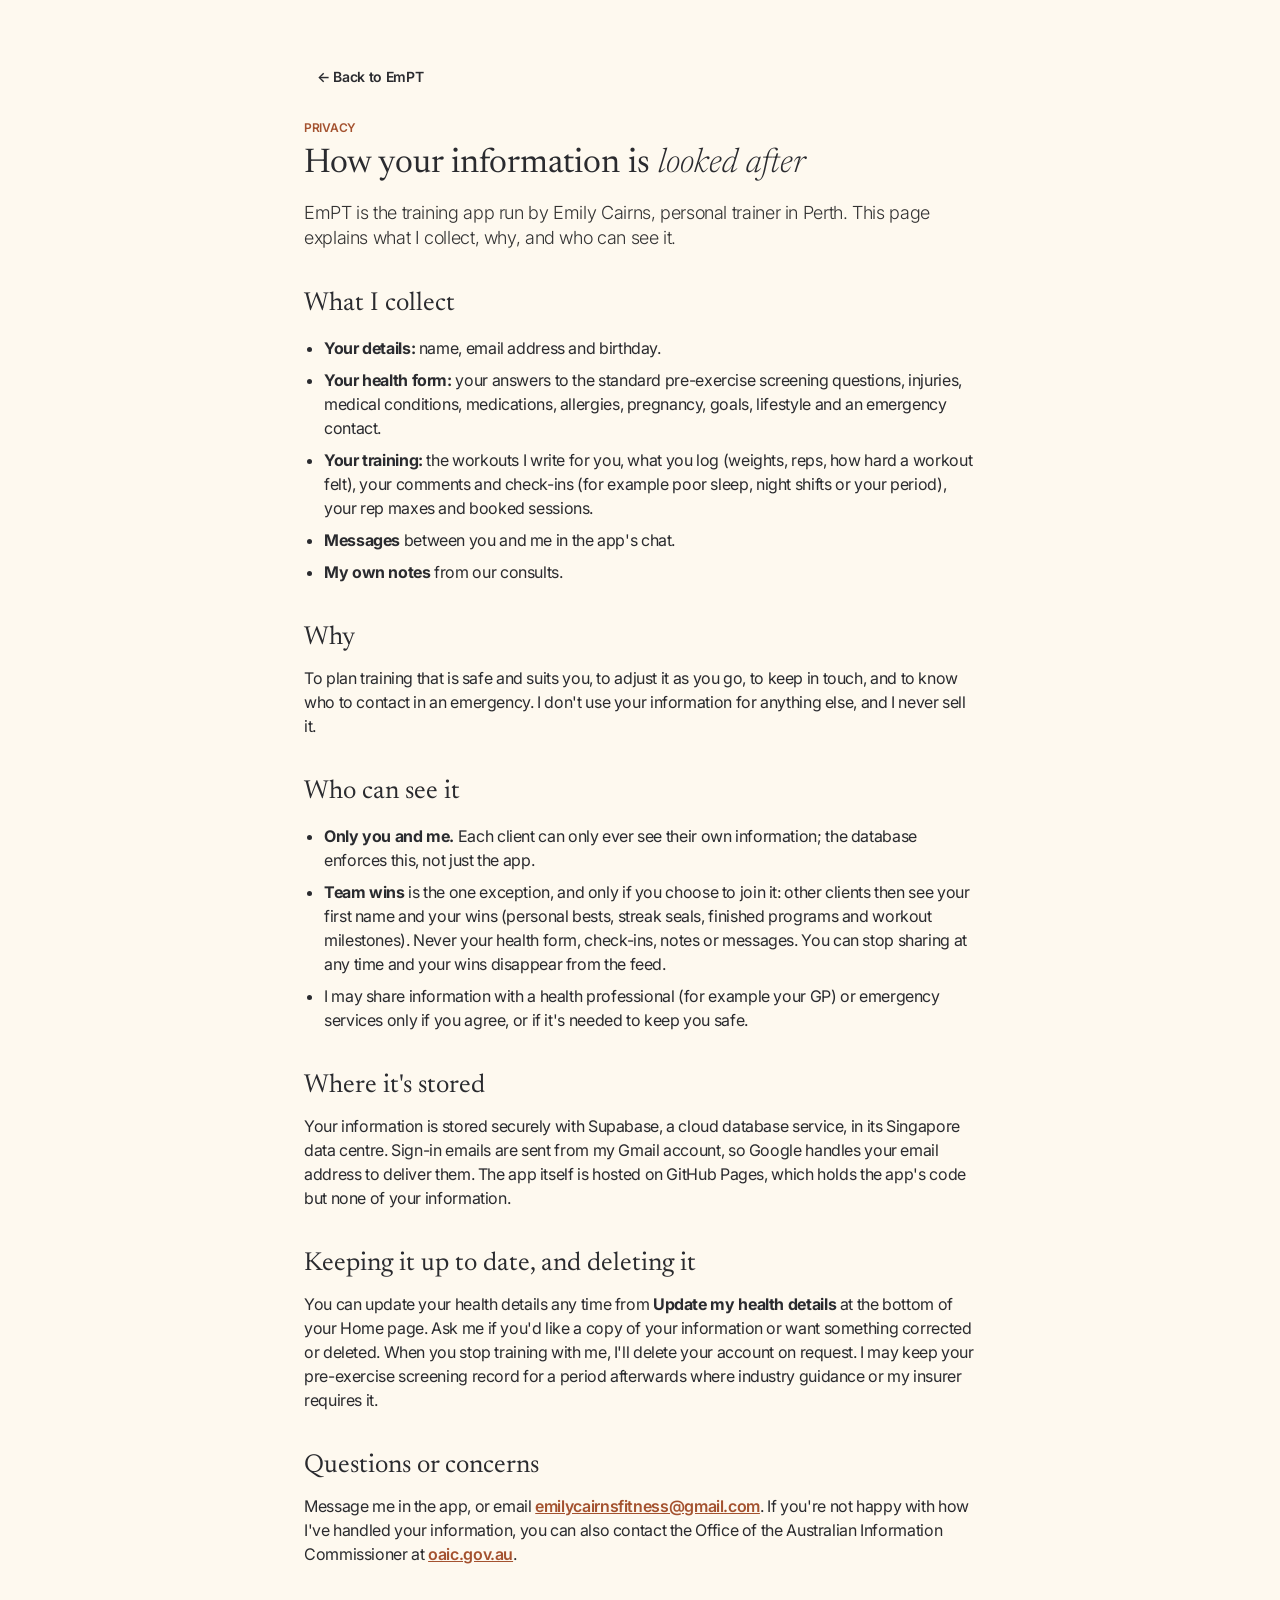
==== commit 7cb3242a: "Privacy page: fill in name and contact email; note Gmail sending The privacy page now names Emily Ca" ====
--- a/privacy.html
+++ b/privacy.html
@@ -15,16 +15,14 @@
 </head>
 <body>
   <!--
-    TRAINER: before sharing the app, replace the two [square-bracket] details
-    below (your business name and contact email), and read it through. This is
-    a plain-English starting point, not legal advice: check it with your
+    A plain-English starting point, not legal advice: check it with your
     insurer or professional association.
   -->
   <main class="client-main privacy-page">
     <a class="btn ghost small back-link" href="./">← Back to EmPT</a>
     <p class="eyebrow">Privacy</p>
     <h1>How your information is <em>looked after</em></h1>
-    <p class="lead">EmPT is the training app run by Emily, personal trainer in Perth ([your business name]). This page explains what I collect, why, and who can see it.</p>
+    <p class="lead">EmPT is the training app run by Emily Cairns, personal trainer in Perth. This page explains what I collect, why, and who can see it.</p>
 
     <h2>What I collect</h2>
     <ul>
@@ -46,13 +44,13 @@
     </ul>
 
     <h2>Where it's stored</h2>
-    <p>Your information is stored securely with Supabase, a cloud database service, in its Singapore data centre. Sign-in emails are sent by an email service on my behalf. The app itself is hosted on GitHub Pages, which holds the app's code but none of your information.</p>
+    <p>Your information is stored securely with Supabase, a cloud database service, in its Singapore data centre. Sign-in emails are sent from my Gmail account, so Google handles your email address to deliver them. The app itself is hosted on GitHub Pages, which holds the app's code but none of your information.</p>
 
     <h2>Keeping it up to date, and deleting it</h2>
     <p>You can update your health details any time from <b>Update my health details</b> at the bottom of your Home page. Ask me if you'd like a copy of your information or want something corrected or deleted. When you stop training with me, I'll delete your account on request. I may keep your pre-exercise screening record for a period afterwards where industry guidance or my insurer requires it.</p>
 
     <h2>Questions or concerns</h2>
-    <p>Message me in the app, or email [your contact email]. If you're not happy with how I've handled your information, you can also contact the Office of the Australian Information Commissioner at <a href="https://www.oaic.gov.au/" rel="noopener noreferrer">oaic.gov.au</a>.</p>
+    <p>Message me in the app, or email <a href="mailto:emilycairnsfitness@gmail.com">emilycairnsfitness@gmail.com</a>. If you're not happy with how I've handled your information, you can also contact the Office of the Australian Information Commissioner at <a href="https://www.oaic.gov.au/" rel="noopener noreferrer">oaic.gov.au</a>.</p>
   </main>
 </body>
 </html>
